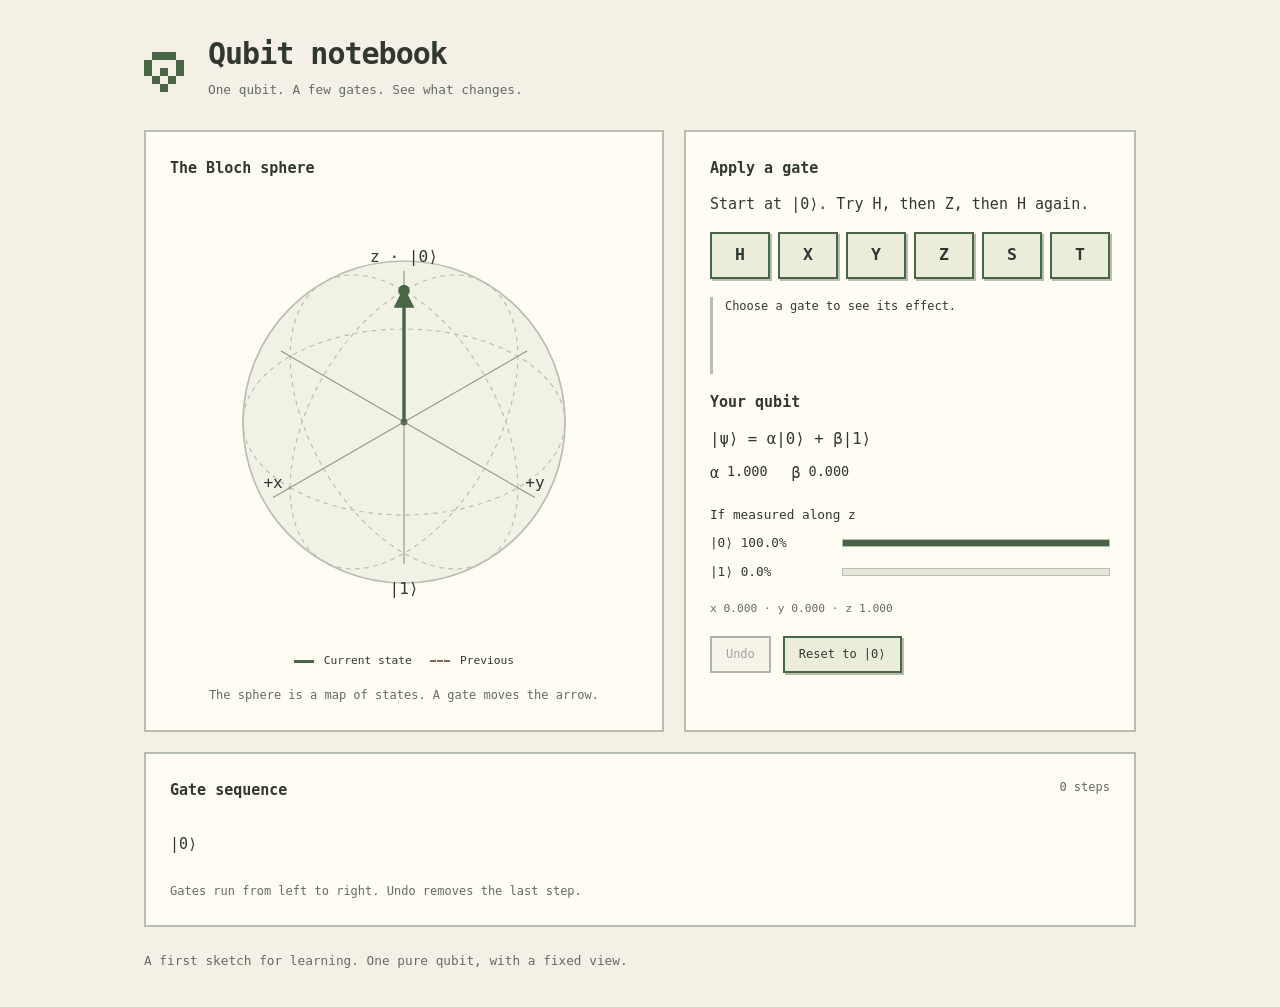
==== index.html @ 022d923a "Initial commit, setting up structure, settig up application in general" ====
<!doctype html>
<html lang="en">
  <head>
    <meta charset="utf-8">
    <meta name="viewport" content="width=device-width, initial-scale=1">
    <meta name="description" content="Explore how quantum gates change a single qubit on a Bloch sphere.">
    <title>Qubit notebook</title>
    <link rel="stylesheet" href="./src/styles.css">
    <script type="module" src="./src/app.js"></script>
  </head>
  <body>
    <main>
      <header>
        <span class="pixel-mark" aria-hidden="true"></span>
        <div><h1>Qubit notebook</h1><p>One qubit. A few gates. See what changes.</p></div>
      </header>

      <div class="workspace">
        <section class="panel sphere-panel" aria-labelledby="sphere-heading">
          <h2 id="sphere-heading">The Bloch sphere</h2>
          <svg id="bloch-sphere" viewBox="0 0 400 400" role="img" aria-labelledby="sphere-title sphere-description">
            <title id="sphere-title">Single-qubit Bloch sphere</title>
            <desc id="sphere-description">The state starts at the north pole, |0⟩.</desc>
          </svg>
          <p class="legend"><span class="swatch"></span> Current state <span class="swatch previous"></span> Previous</p>
          <p class="muted">The sphere is a map of states. A gate moves the arrow.</p>
        </section>

        <section class="panel" aria-labelledby="controls-heading">
          <h2 id="controls-heading">Apply a gate</h2>
          <p>Start at |0⟩. Try H, then Z, then H again.</p>
          <div id="gate-buttons" class="gate-buttons">
            <button type="button" data-gate="H" title="Hadamard: exchange the x and z components and reverse y">H</button>
            <button type="button" data-gate="X" title="Rotate 180° around x">X</button>
            <button type="button" data-gate="Y" title="Rotate 180° around y">Y</button>
            <button type="button" data-gate="Z" title="Rotate 180° around z">Z</button>
            <button type="button" data-gate="S" title="Rotate 90° around z">S</button>
            <button type="button" data-gate="T" title="Rotate 45° around z">T</button>
          </div>
          <p id="gate-explanation" class="explanation" role="status">Choose a gate to see its effect.</p>

          <h2>Your qubit</h2>
          <p class="equation">|ψ⟩ = α|0⟩ + β|1⟩</p>
          <dl class="amplitudes"><div><dt>α</dt><dd id="alpha"></dd></div><div><dt>β</dt><dd id="beta"></dd></div></dl>
          <h3>If measured along z</h3>
          <div class="probability"><label for="probability-zero">|0⟩ <output id="percent-zero"></output></label><meter id="probability-zero" min="0" max="1" value="1">100%</meter></div>
          <div class="probability"><label for="probability-one">|1⟩ <output id="percent-one"></output></label><meter id="probability-one" min="0" max="1" value="0">0%</meter></div>
          <p class="coordinates" id="coordinates"></p>
          <div class="actions"><button type="button" id="undo" disabled>Undo</button><button type="button" id="reset">Reset to |0⟩</button></div>
        </section>
      </div>

      <section class="panel circuit-panel" aria-labelledby="circuit-heading">
        <h2 id="circuit-heading">Gate sequence <span id="step-count">0 steps</span></h2>
        <div class="circuit"><span class="initial-state">|0⟩</span><ol id="gate-history" aria-label="Gates in application order"></ol></div>
        <p class="muted">Gates run from left to right. Undo removes the last step.</p>
      </section>
      <footer>A first sketch for learning. One pure qubit, with a fixed view.</footer>
      <noscript>This notebook needs JavaScript to calculate states and draw the sphere.</noscript>
    </main>
  </body>
</html>
---- src/styles.css ----
:root {
  color-scheme: light;
  --paper: #f4f0e6;
  --card: #fffcf4;
  --ink: #30382f;
  --muted: #636c60;
  --green: #486646;
  --line: #b8bead;
  font-family: ui-monospace, "Cascadia Code", "DejaVu Sans Mono", monospace;
  color: var(--ink);
  background: var(--paper);
  font-size: 15px;
  line-height: 1.6;
}
* { box-sizing: border-box; }
body { margin: 0; }
main { max-width: 1040px; padding: 36px 24px; margin: auto; }
header { display: flex; gap: 24px; align-items: center; margin-bottom: 30px; }
h1 { font-size: clamp(1.5rem, 4vw, 2rem); line-height: 1.2; margin: 0 0 8px; letter-spacing: -1px; }
h2 { font-size: 1rem; margin: 0 0 12px; }
h3 { font-size: .85rem; font-weight: normal; margin: 20px 0 8px; }
p { margin: 0 0 16px; }
header p, footer { color: var(--muted); font-size: .85rem; }
header p { margin: 0; }
.pixel-mark { flex: 0 0 8px; width: 8px; height: 8px; background: var(--green); margin: 0 24px 24px 8px; box-shadow: 8px 0 var(--green), 16px 0 var(--green), -8px 8px var(--green), 24px 8px var(--green), -8px 16px var(--green), 8px 16px var(--green), 24px 16px var(--green), 0 24px var(--green), 16px 24px var(--green), 8px 32px var(--green); }
.workspace { display: grid; grid-template-columns: 1.15fr 1fr; gap: 20px; }
.panel { padding: 24px; background: var(--card); border: 2px solid var(--line); }
.sphere-panel { text-align: center; }
.sphere-panel h2 { text-align: left; }
#bloch-sphere { display: block; width: 100%; max-width: 460px; margin: 0 auto; color: var(--green); }
.sphere-outline { fill: #f2f1e5; stroke: var(--line); stroke-width: 1.5; }
.sphere-guide { fill: none; stroke: var(--line); stroke-width: 1; stroke-dasharray: 4 4; }
.sphere-axis { stroke: #8f9987; stroke-width: 1; }
.axis-label { fill: var(--ink); font-size: 14px; }
.origin { fill: var(--muted); }
.state-vector { stroke: var(--green); stroke-width: 3; }
.state-tip { fill: var(--green); }
.previous-vector { stroke: #7c685b; stroke-width: 2; stroke-dasharray: 6 4; }
.legend { display: flex; flex-wrap: wrap; align-items: center; justify-content: center; gap: 10px; font-size: .75rem; }
.swatch { display: inline-block; width: 20px; border-top: 3px solid var(--green); }
.swatch.previous { border-top: 2px dashed #7c685b; margin-left: 8px; }
.muted { color: var(--muted); font-size: .8rem; margin-bottom: 0; }
button { font: inherit; color: var(--ink); background: #ececdb; border: 2px solid var(--green); padding: 7px 14px; cursor: pointer; border-radius: 0; box-shadow: 2px 2px 0 var(--line); }
button:hover { background: #dae2cb; }
button:active { box-shadow: none; transform: translate(1px, 1px); }
button:focus-visible { outline: 3px solid var(--ink); outline-offset: 4px; }
button:disabled { opacity: .45; cursor: default; box-shadow: none; transform: none; }
.gate-buttons { display: grid; grid-template-columns: repeat(6, 1fr); gap: 8px; margin-bottom: 18px; }
.gate-buttons button { padding: 8px 0; font-size: 1.1rem; font-weight: bold; }
.explanation { font-size: .8rem; min-height: 6.4em; border-left: 3px solid var(--line); padding-left: 12px; }
.equation { font-size: 1.05rem; margin-bottom: 10px; }
.amplitudes { display: flex; flex-wrap: wrap; gap: 12px 24px; margin: 0; }
.amplitudes div { display: flex; gap: 8px; }
dd { margin: 0; font-size: .9rem; }
.probability { display: grid; grid-template-columns: 120px 1fr; gap: 12px; align-items: center; margin: 8px 0; font-size: .85rem; }
meter { width: 100%; height: 16px; accent-color: var(--green); }
meter::-webkit-meter-bar { background: #e5e6d8; border: 1px solid var(--line); border-radius: 0; }
meter::-webkit-meter-optimum-value { background: var(--green); }
meter::-moz-meter-bar { background: var(--green); }
.coordinates { color: var(--muted); font-size: .75rem; margin: 18px 0; }
.actions { display: flex; flex-wrap: wrap; gap: 12px; }
.actions button { font-size: .8rem; }
.circuit-panel { margin-top: 20px; }
#step-count { float: right; font-size: .8rem; font-weight: normal; color: var(--muted); }
.circuit { display: flex; align-items: center; gap: 18px; overflow-x: auto; min-height: 68px; padding: 6px 0 14px; }
.initial-state { flex-shrink: 0; }
#gate-history { display: flex; align-items: center; gap: 16px; list-style: none; margin: 0; padding: 0; }
#gate-history li { position: relative; text-align: center; border: 2px solid var(--green); min-width: 38px; padding: 3px 8px; background: #ececdb; }
#gate-history li::before { content: ''; position: absolute; width: 18px; height: 2px; background: var(--line); top: 50%; right: 100%; }
footer { margin-top: 24px; }
@media (max-width: 720px) {
  main { padding: 24px 16px; }
  .workspace { grid-template-columns: 1fr; }
  .panel { padding: 18px; }
  #bloch-sphere { max-width: 360px; }
  .explanation { min-height: 0; }
}
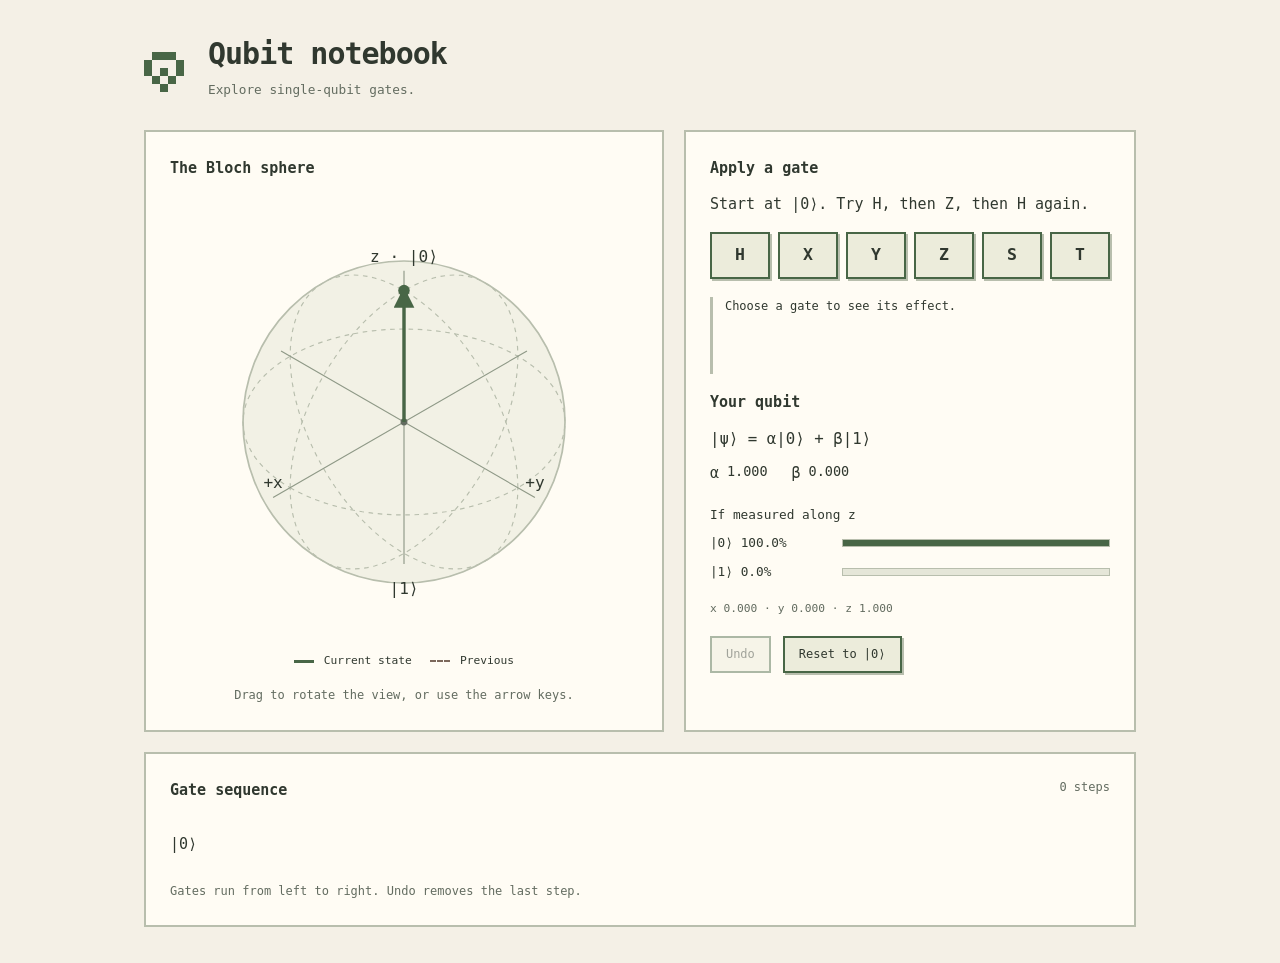
==== commit 5f2830f8: "Initial commit, setting up webpage and initial functionality" ====
--- a/index.html
+++ b/index.html
@@ -12,18 +12,18 @@
     <main>
       <header>
         <span class="pixel-mark" aria-hidden="true"></span>
-        <div><h1>Qubit notebook</h1><p>One qubit. A few gates. See what changes.</p></div>
+        <div><h1>Qubit notebook</h1><p>Explore single-qubit gates.</p></div>
       </header>
 
       <div class="workspace">
         <section class="panel sphere-panel" aria-labelledby="sphere-heading">
           <h2 id="sphere-heading">The Bloch sphere</h2>
-          <svg id="bloch-sphere" viewBox="0 0 400 400" role="img" aria-labelledby="sphere-title sphere-description">
+          <svg id="bloch-sphere" viewBox="0 0 400 400" role="img" tabindex="0" aria-labelledby="sphere-title sphere-description" aria-describedby="sphere-help">
             <title id="sphere-title">Single-qubit Bloch sphere</title>
             <desc id="sphere-description">The state starts at the north pole, |0⟩.</desc>
           </svg>
           <p class="legend"><span class="swatch"></span> Current state <span class="swatch previous"></span> Previous</p>
-          <p class="muted">The sphere is a map of states. A gate moves the arrow.</p>
+          <p id="sphere-help" class="muted">Drag to rotate the view, or use the arrow keys.</p>
         </section>
 
         <section class="panel" aria-labelledby="controls-heading">
@@ -55,7 +55,6 @@
         <div class="circuit"><span class="initial-state">|0⟩</span><ol id="gate-history" aria-label="Gates in application order"></ol></div>
         <p class="muted">Gates run from left to right. Undo removes the last step.</p>
       </section>
-      <footer>A first sketch for learning. One pure qubit, with a fixed view.</footer>
       <noscript>This notebook needs JavaScript to calculate states and draw the sphere.</noscript>
     </main>
   </body>
--- a/src/styles.css
+++ b/src/styles.css
@@ -20,14 +20,16 @@
 h2 { font-size: 1rem; margin: 0 0 12px; }
 h3 { font-size: .85rem; font-weight: normal; margin: 20px 0 8px; }
 p { margin: 0 0 16px; }
-header p, footer { color: var(--muted); font-size: .85rem; }
+header p { color: var(--muted); font-size: .85rem; }
 header p { margin: 0; }
 .pixel-mark { flex: 0 0 8px; width: 8px; height: 8px; background: var(--green); margin: 0 24px 24px 8px; box-shadow: 8px 0 var(--green), 16px 0 var(--green), -8px 8px var(--green), 24px 8px var(--green), -8px 16px var(--green), 8px 16px var(--green), 24px 16px var(--green), 0 24px var(--green), 16px 24px var(--green), 8px 32px var(--green); }
 .workspace { display: grid; grid-template-columns: 1.15fr 1fr; gap: 20px; }
 .panel { padding: 24px; background: var(--card); border: 2px solid var(--line); }
 .sphere-panel { text-align: center; }
 .sphere-panel h2 { text-align: left; }
-#bloch-sphere { display: block; width: 100%; max-width: 460px; margin: 0 auto; color: var(--green); }
+#bloch-sphere { display: block; width: 100%; max-width: 460px; margin: 0 auto; color: var(--green); cursor: grab; touch-action: none; user-select: none; }
+#bloch-sphere.dragging { cursor: grabbing; }
+#bloch-sphere:focus-visible { outline: 3px solid var(--ink); outline-offset: 4px; }
 .sphere-outline { fill: #f2f1e5; stroke: var(--line); stroke-width: 1.5; }
 .sphere-guide { fill: none; stroke: var(--line); stroke-width: 1; stroke-dasharray: 4 4; }
 .sphere-axis { stroke: #8f9987; stroke-width: 1; }
@@ -67,7 +69,6 @@
 #gate-history { display: flex; align-items: center; gap: 16px; list-style: none; margin: 0; padding: 0; }
 #gate-history li { position: relative; text-align: center; border: 2px solid var(--green); min-width: 38px; padding: 3px 8px; background: #ececdb; }
 #gate-history li::before { content: ''; position: absolute; width: 18px; height: 2px; background: var(--line); top: 50%; right: 100%; }
-footer { margin-top: 24px; }
 @media (max-width: 720px) {
   main { padding: 24px 16px; }
   .workspace { grid-template-columns: 1fr; }
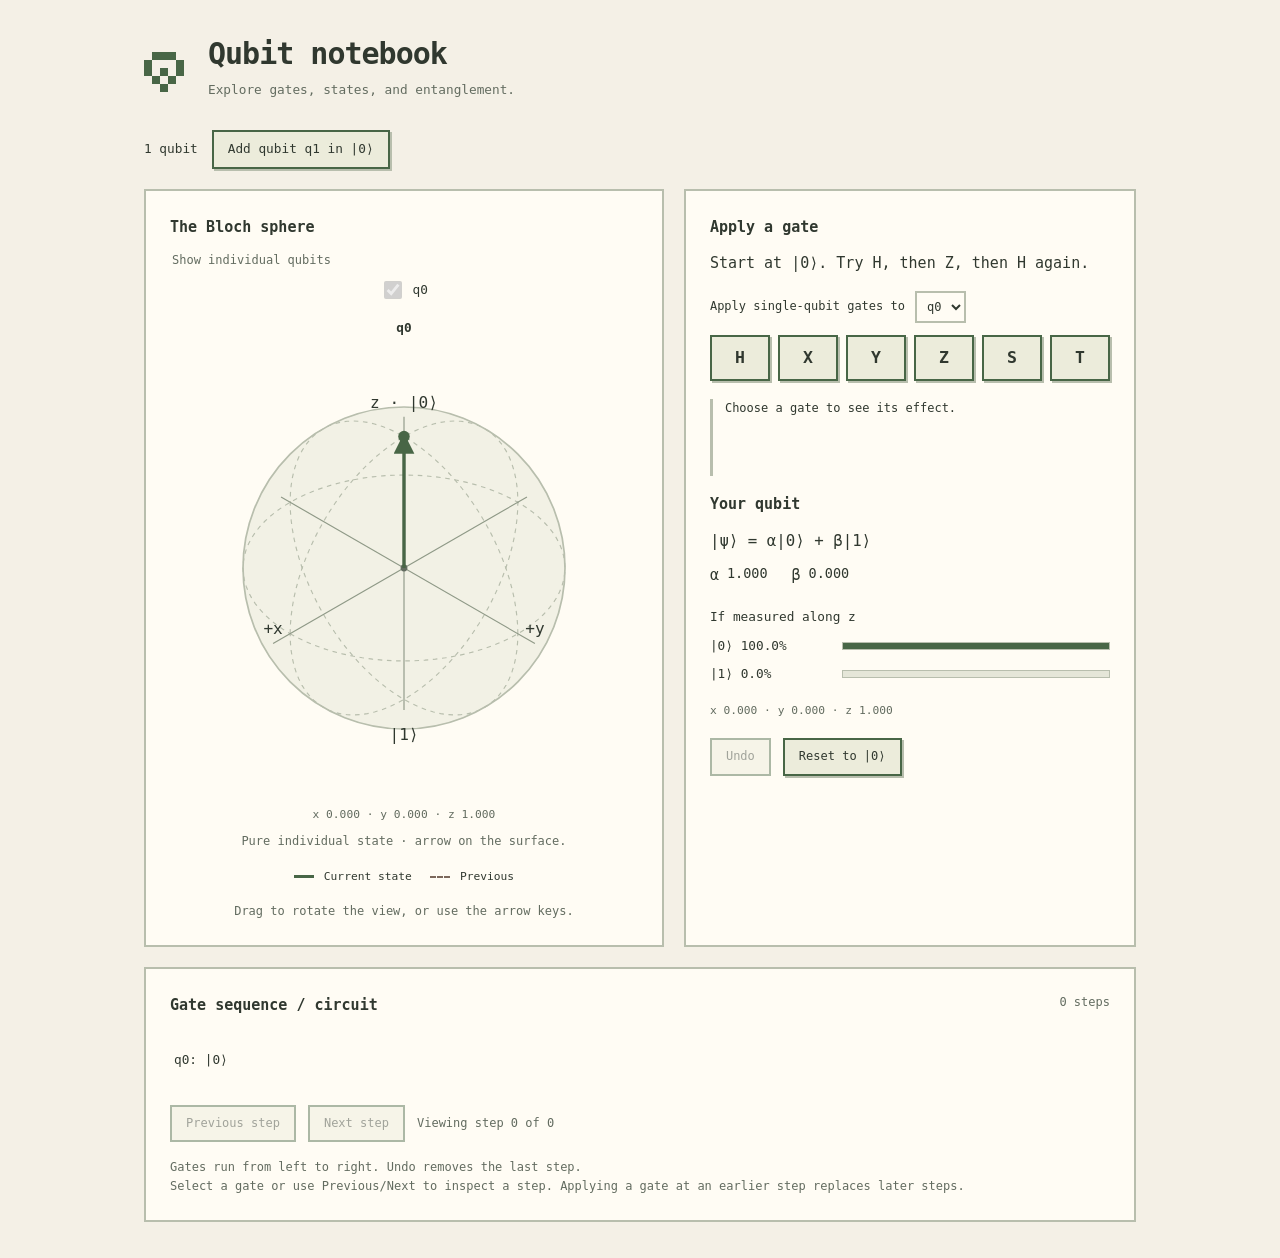
==== commit c61b9eb4: "added 2nd qubit possibility with added entanglement" ====
--- a/index.html
+++ b/index.html
@@ -3,7 +3,7 @@
   <head>
     <meta charset="utf-8">
     <meta name="viewport" content="width=device-width, initial-scale=1">
-    <meta name="description" content="Explore how quantum gates change a single qubit on a Bloch sphere.">
+    <meta name="description" content="Explore one or two qubits, quantum gates, entanglement, and measurement probabilities.">
     <title>Qubit notebook</title>
     <link rel="stylesheet" href="./src/styles.css">
     <script type="module" src="./src/app.js"></script>
@@ -12,23 +12,55 @@
     <main>
       <header>
         <span class="pixel-mark" aria-hidden="true"></span>
-        <div><h1>Qubit notebook</h1><p>Explore single-qubit gates.</p></div>
+        <div><h1>Qubit notebook</h1><p>Explore gates, states, and entanglement.</p></div>
       </header>
+
+      <div class="qubit-toolbar">
+        <span id="qubit-count">1 qubit</span>
+        <button type="button" id="add-qubit">Add qubit q1 in |0⟩</button>
+        <button type="button" id="one-qubit" hidden>Start over with one qubit</button>
+      </div>
 
       <div class="workspace">
         <section class="panel sphere-panel" aria-labelledby="sphere-heading">
           <h2 id="sphere-heading">The Bloch sphere</h2>
-          <svg id="bloch-sphere" viewBox="0 0 400 400" role="img" tabindex="0" aria-labelledby="sphere-title sphere-description" aria-describedby="sphere-help">
-            <title id="sphere-title">Single-qubit Bloch sphere</title>
-            <desc id="sphere-description">The state starts at the north pole, |0⟩.</desc>
-          </svg>
+          <fieldset class="sphere-switches">
+            <legend>Show individual qubits</legend>
+            <label><input type="checkbox" id="show-q0" checked disabled> q0</label>
+            <label id="q1-visibility" hidden><input type="checkbox" id="show-q1" checked> q1</label>
+          </fieldset>
+          <div id="sphere-views">
+            <div id="sphere-view-q0" class="sphere-view">
+              <h3>q0</h3>
+              <svg id="bloch-sphere" class="bloch-sphere" viewBox="0 0 400 400" role="img" tabindex="0" aria-labelledby="sphere-title sphere-description" aria-describedby="sphere-help">
+                <title id="sphere-title">q0 Bloch sphere</title>
+                <desc id="sphere-description">The state starts at the north pole, |0⟩.</desc>
+              </svg>
+              <p id="coordinates-q0" class="coordinates"></p>
+              <p id="sphere-status-q0" class="muted"></p>
+            </div>
+            <div id="sphere-view-q1" class="sphere-view" hidden>
+              <h3>q1</h3>
+              <svg id="bloch-sphere-q1" class="bloch-sphere" viewBox="0 0 400 400" role="img" tabindex="0" aria-labelledby="sphere-title-q1 sphere-description-q1" aria-describedby="sphere-help">
+                <title id="sphere-title-q1">q1 Bloch sphere</title>
+                <desc id="sphere-description-q1">The state starts at the north pole, |0⟩.</desc>
+              </svg>
+              <p id="coordinates-q1" class="coordinates"></p>
+              <p id="sphere-status-q1" class="muted"></p>
+            </div>
+          </div>
+          <p id="no-spheres" class="muted" hidden>Select q0 or q1 above to show a sphere.</p>
           <p class="legend"><span class="swatch"></span> Current state <span class="swatch previous"></span> Previous</p>
           <p id="sphere-help" class="muted">Drag to rotate the view, or use the arrow keys.</p>
+          <p class="muted two-qubit-note">Each sphere shows one qubit's reduced state. Joint amplitudes and probabilities show the two-qubit output and its correlations. Hiding a sphere changes only the view.</p>
         </section>
 
         <section class="panel" aria-labelledby="controls-heading">
           <h2 id="controls-heading">Apply a gate</h2>
-          <p>Start at |0⟩. Try H, then Z, then H again.</p>
+          <p id="preparation-help">Start at |0⟩. Try H, then Z, then H again.</p>
+          <label class="control-label" for="gate-target">Apply single-qubit gates to
+            <select id="gate-target"><option value="0">q0</option><option id="target-q1" value="1" disabled>q1</option></select>
+          </label>
           <div id="gate-buttons" class="gate-buttons">
             <button type="button" data-gate="H" title="Hadamard: exchange the x and z components and reverse y">H</button>
             <button type="button" data-gate="X" title="Rotate 180° around x">X</button>
@@ -37,23 +69,55 @@
             <button type="button" data-gate="S" title="Rotate 90° around z">S</button>
             <button type="button" data-gate="T" title="Rotate 45° around z">T</button>
           </div>
+          <div id="two-qubit-controls" hidden>
+            <label class="control-label" for="gate-control">CNOT / CZ control → target
+              <select id="gate-control"><option value="0">q0 → q1</option><option value="1">q1 → q0</option></select>
+            </label>
+            <div class="two-gate-buttons">
+              <button type="button" data-two-gate="CNOT">CNOT</button>
+              <button type="button" data-two-gate="CZ">CZ</button>
+              <button type="button" data-two-gate="SWAP">SWAP</button>
+            </div>
+            <p class="muted">Try H on q0, then CNOT q0 → q1 to create a Bell state.</p>
+          </div>
           <p id="gate-explanation" class="explanation" role="status">Choose a gate to see its effect.</p>
 
-          <h2>Your qubit</h2>
-          <p class="equation">|ψ⟩ = α|0⟩ + β|1⟩</p>
-          <dl class="amplitudes"><div><dt>α</dt><dd id="alpha"></dd></div><div><dt>β</dt><dd id="beta"></dd></div></dl>
-          <h3>If measured along z</h3>
-          <div class="probability"><label for="probability-zero">|0⟩ <output id="percent-zero"></output></label><meter id="probability-zero" min="0" max="1" value="1">100%</meter></div>
-          <div class="probability"><label for="probability-one">|1⟩ <output id="percent-one"></output></label><meter id="probability-one" min="0" max="1" value="0">0%</meter></div>
-          <p class="coordinates" id="coordinates"></p>
+          <div id="single-state">
+            <h2>Your qubit</h2>
+            <p class="equation">|ψ⟩ = α|0⟩ + β|1⟩</p>
+            <dl class="amplitudes"><div><dt>α</dt><dd id="alpha"></dd></div><div><dt>β</dt><dd id="beta"></dd></div></dl>
+            <h3>If measured along z</h3>
+            <div class="probability"><label for="probability-zero">|0⟩ <output id="percent-zero"></output></label><meter id="probability-zero" min="0" max="1" value="1">100%</meter></div>
+            <div class="probability"><label for="probability-one">|1⟩ <output id="percent-one"></output></label><meter id="probability-one" min="0" max="1" value="0">0%</meter></div>
+            <p class="coordinates" id="coordinates"></p>
+          </div>
+          <div id="joint-state" hidden>
+            <h2>Joint state</h2>
+            <p class="muted">Basis order: |q0 q1⟩. Amplitudes include phase.</p>
+            <dl class="joint-amplitudes">
+              <div><dt>|00⟩</dt><dd id="amplitude-00"></dd></div>
+              <div><dt>|01⟩</dt><dd id="amplitude-01"></dd></div>
+              <div><dt>|10⟩</dt><dd id="amplitude-10"></dd></div>
+              <div><dt>|11⟩</dt><dd id="amplitude-11"></dd></div>
+            </dl>
+            <h3>If both measured along z</h3>
+            <div class="probability"><label for="probability-00">|00⟩ <output id="percent-00"></output></label><meter id="probability-00" min="0" max="1" value="1">100%</meter></div>
+            <div class="probability"><label for="probability-01">|01⟩ <output id="percent-01"></output></label><meter id="probability-01" min="0" max="1" value="0">0%</meter></div>
+            <div class="probability"><label for="probability-10">|10⟩ <output id="percent-10"></output></label><meter id="probability-10" min="0" max="1" value="0">0%</meter></div>
+            <div class="probability"><label for="probability-11">|11⟩ <output id="percent-11"></output></label><meter id="probability-11" min="0" max="1" value="0">0%</meter></div>
+            <p id="marginal-q0" class="coordinates"></p>
+            <p id="marginal-q1" class="coordinates"></p>
+          </div>
           <div class="actions"><button type="button" id="undo" disabled>Undo</button><button type="button" id="reset">Reset to |0⟩</button></div>
         </section>
       </div>
 
       <section class="panel circuit-panel" aria-labelledby="circuit-heading">
-        <h2 id="circuit-heading">Gate sequence <span id="step-count">0 steps</span></h2>
-        <div class="circuit"><span class="initial-state">|0⟩</span><ol id="gate-history" aria-label="Gates in application order"></ol></div>
+        <h2 id="circuit-heading">Gate sequence / circuit <span id="step-count">0 steps</span></h2>
+        <div class="circuit" tabindex="0" role="region" aria-label="Circuit, scroll horizontally for more steps"><span id="initial-state" class="initial-state">|0⟩</span><ol id="gate-history" aria-label="Gates in application order"></ol></div>
+        <div class="actions step-actions"><button type="button" id="previous-step" disabled>Previous step</button><button type="button" id="next-step" disabled>Next step</button><output id="viewed-step" aria-live="polite">Viewing step 0 of 0</output></div>
         <p class="muted">Gates run from left to right. Undo removes the last step.</p>
+        <p class="muted">Select a gate or use Previous/Next to inspect a step. Applying a gate at an earlier step replaces later steps.</p>
       </section>
       <noscript>This notebook needs JavaScript to calculate states and draw the sphere.</noscript>
     </main>
--- a/src/styles.css
+++ b/src/styles.css
@@ -13,6 +13,7 @@
   line-height: 1.6;
 }
 * { box-sizing: border-box; }
+[hidden] { display: none !important; }
 body { margin: 0; }
 main { max-width: 1040px; padding: 36px 24px; margin: auto; }
 header { display: flex; gap: 24px; align-items: center; margin-bottom: 30px; }
@@ -23,13 +24,30 @@
 header p { color: var(--muted); font-size: .85rem; }
 header p { margin: 0; }
 .pixel-mark { flex: 0 0 8px; width: 8px; height: 8px; background: var(--green); margin: 0 24px 24px 8px; box-shadow: 8px 0 var(--green), 16px 0 var(--green), -8px 8px var(--green), 24px 8px var(--green), -8px 16px var(--green), 8px 16px var(--green), 24px 16px var(--green), 0 24px var(--green), 16px 24px var(--green), 8px 32px var(--green); }
-.workspace { display: grid; grid-template-columns: 1.15fr 1fr; gap: 20px; }
+.workspace { display: grid; grid-template-columns: minmax(0, 1.15fr) minmax(0, 1fr); gap: 20px; }
 .panel { padding: 24px; background: var(--card); border: 2px solid var(--line); }
 .sphere-panel { text-align: center; }
 .sphere-panel h2 { text-align: left; }
-#bloch-sphere { display: block; width: 100%; max-width: 460px; margin: 0 auto; color: var(--green); cursor: grab; touch-action: none; user-select: none; }
-#bloch-sphere.dragging { cursor: grabbing; }
-#bloch-sphere:focus-visible { outline: 3px solid var(--ink); outline-offset: 4px; }
+.bloch-sphere { display: block; width: 100%; max-width: 460px; margin: 0 auto; color: var(--green); cursor: grab; touch-action: none; user-select: none; }
+.bloch-sphere.dragging { cursor: grabbing; }
+.bloch-sphere:focus-visible { outline: 3px solid var(--ink); outline-offset: 4px; }
+.qubit-toolbar { display: flex; flex-wrap: wrap; align-items: center; gap: 14px; margin-bottom: 20px; font-size: .85rem; }
+.sphere-switches { display: flex; justify-content: center; gap: 24px; border: 0; padding: 0; margin: 0 0 16px; font-size: .85rem; }
+.sphere-switches legend { text-align: left; color: var(--muted); font-size: .8rem; margin-bottom: 8px; }
+input[type="checkbox"] { accent-color: var(--green); width: 18px; height: 18px; vertical-align: middle; }
+.sphere-view h3 { margin: 0; font-weight: bold; }
+.sphere-view .coordinates { margin: 8px 0; }
+.sphere-view .muted { margin-bottom: 16px; }
+#sphere-views { display: grid; gap: 20px; }
+.two-qubit-note { display: none; padding-top: 16px; text-align: left; }
+.two-qubits .two-qubit-note { display: block; }
+.control-label { display: flex; flex-wrap: wrap; gap: 10px; align-items: center; font-size: .8rem; margin-bottom: 12px; }
+select { font: inherit; color: var(--ink); background: var(--card); border: 2px solid var(--line); padding: 6px; }
+select:focus-visible, input:focus-visible, .circuit:focus-visible { outline: 3px solid var(--ink); outline-offset: 3px; }
+.two-gate-buttons { display: flex; flex-wrap: wrap; gap: 10px; margin-bottom: 12px; }
+#two-qubit-controls { margin-bottom: 18px; }
+.joint-amplitudes { display: grid; grid-template-columns: 1fr; gap: 8px; margin: 16px 0; }
+.joint-amplitudes div { display: flex; gap: 16px; }
 .sphere-outline { fill: #f2f1e5; stroke: var(--line); stroke-width: 1.5; }
 .sphere-guide { fill: none; stroke: var(--line); stroke-width: 1; stroke-dasharray: 4 4; }
 .sphere-axis { stroke: #8f9987; stroke-width: 1; }
@@ -64,15 +82,33 @@
 .actions button { font-size: .8rem; }
 .circuit-panel { margin-top: 20px; }
 #step-count { float: right; font-size: .8rem; font-weight: normal; color: var(--muted); }
-.circuit { display: flex; align-items: center; gap: 18px; overflow-x: auto; min-height: 68px; padding: 6px 0 14px; }
-.initial-state { flex-shrink: 0; }
+.circuit { display: flex; align-items: center; gap: 18px; overflow-x: auto; min-height: 68px; padding: 8px 4px 14px; }
+.initial-state { flex-shrink: 0; display: grid; gap: 12px; }
+.wire-label { display: flex; align-items: center; height: 44px; font-size: .85rem; }
 #gate-history { display: flex; align-items: center; gap: 16px; list-style: none; margin: 0; padding: 0; }
-#gate-history li { position: relative; text-align: center; border: 2px solid var(--green); min-width: 38px; padding: 3px 8px; background: #ececdb; }
-#gate-history li::before { content: ''; position: absolute; width: 18px; height: 2px; background: var(--line); top: 50%; right: 100%; }
+.circuit-step { position: relative; text-align: center; min-width: 44px; }
+.step-button { position: relative; display: grid; gap: 12px; padding: 0; border: 0; background: transparent; box-shadow: none; }
+.step-button:hover { background: transparent; }
+.step-button:active { transform: none; }
+.wire-cell { position: relative; display: flex; align-items: center; justify-content: center; width: 44px; height: 44px; }
+.wire-cell::before { content: ''; position: absolute; width: 62px; height: 2px; background: var(--line); top: calc(50% - 1px); right: -1px; z-index: -1; }
+.step-button { isolation: isolate; }
+.gate-node { border: 2px solid var(--green); background: #ececdb; }
+.control-node { font-size: 1.3rem; }
+.connected::before { content: ''; position: absolute; top: 22px; left: 21px; height: 56px; width: 2px; background: var(--green); }
+.selected-step .step-button { outline: 2px solid var(--ink); outline-offset: 4px; }
+.future-step { opacity: .55; }
+.step-actions { align-items: center; margin: 8px 0 16px; }
+#viewed-step { font-size: .8rem; color: var(--muted); }
 @media (max-width: 720px) {
   main { padding: 24px 16px; }
   .workspace { grid-template-columns: 1fr; }
   .panel { padding: 18px; }
-  #bloch-sphere { max-width: 360px; }
+  .bloch-sphere { max-width: 360px; }
   .explanation { min-height: 0; }
 }
+@media (min-width: 1100px) {
+  .two-qubits main { max-width: 1320px; }
+  .two-qubits .workspace { grid-template-columns: minmax(0, 1.6fr) minmax(0, 1fr); }
+  #sphere-views.both-visible { grid-template-columns: repeat(2, minmax(0, 1fr)); }
+}
